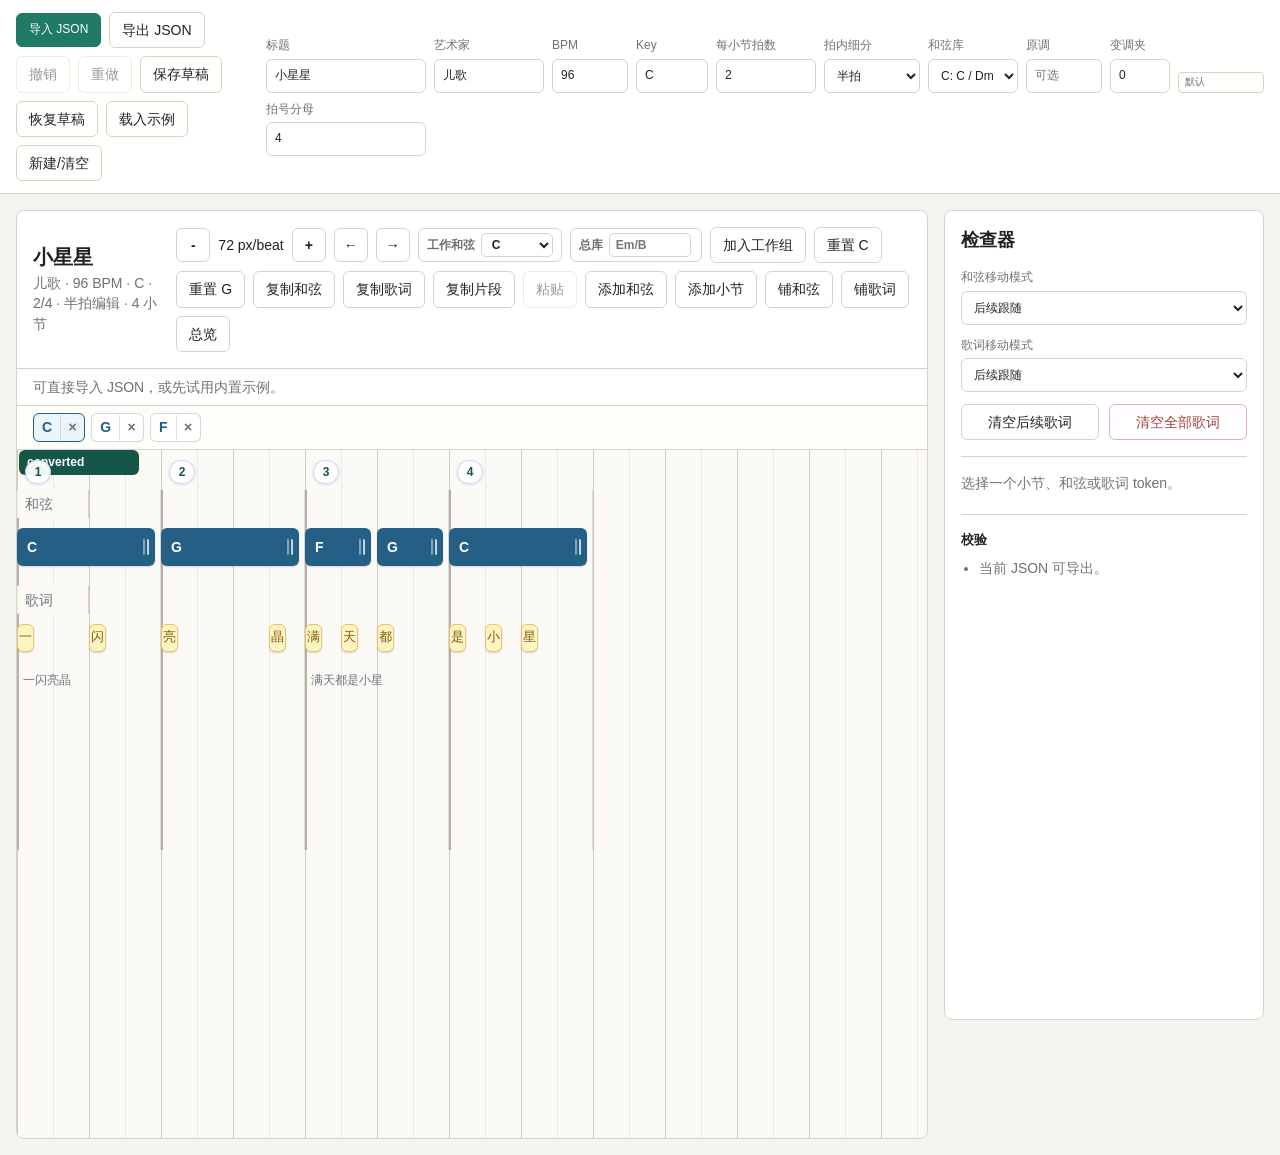
==== editor/index.html @ 8508c034 "add customer chart editor" ====
<!doctype html>
<html lang="zh-CN">
<head>
  <meta charset="utf-8">
  <meta name="viewport" content="width=device-width, initial-scale=1">
  <title>D15 用户曲谱编辑器</title>
  <link rel="stylesheet" href="./style.css">
</head>
<body>
  <header class="topbar">
    <div class="file-actions">
      <label class="button primary">
        导入 JSON
        <input id="fileInput" type="file" accept="application/json,.json">
      </label>
      <button id="exportButton" class="button">导出 JSON</button>
      <button id="undoButton" class="button ghost">撤销</button>
      <button id="redoButton" class="button ghost">重做</button>
      <button id="saveDraftButton" class="button ghost">保存草稿</button>
      <button id="restoreDraftButton" class="button ghost">恢复草稿</button>
      <button id="loadExampleButton" class="button ghost">载入示例</button>
      <button id="newChartButton" class="button ghost">新建/清空</button>
    </div>

    <div class="meta-fields">
      <label>标题<input id="titleInput" type="text"></label>
      <label>艺术家<input id="artistInput" type="text"></label>
      <label>BPM<input id="bpmInput" type="number" min="20" max="260" step="1"></label>
      <label>Key<input id="keyInput" type="text"></label>
      <label>每小节拍数<input id="beatsPerBarInput" type="number" min="1" step="0.5"></label>
      <label>拍内细分
        <select id="gridFractionInput">
          <option value="2">半拍</option>
          <option value="4">四分之一拍</option>
          <option value="8">八分之一拍</option>
        </select>
      </label>
      <label>和弦库<select id="chordBankInput"></select></label>
      <label>原调<input id="originalKeyInput" type="text" placeholder="可选"></label>
      <label>变调夹<input id="capoInput" type="number" min="0" max="12" step="1" value="0"></label>
      <span id="capoSourceTag" class="capo-source-tag"></span>
      <label>拍号分母<input id="beatUnitInput" type="number" min="1" max="16" step="1" value="4"></label>
    </div>
  </header>

  <main class="workspace">
    <section class="timeline-panel">
      <div class="timeline-header">
        <div>
          <h1 id="songHeading">D15 用户曲谱编辑器</h1>
          <p id="chartSummary">新建曲谱、导入 JSON，或直接铺歌词/铺和弦后导出。</p>
        </div>
        <div class="timeline-tools">
          <button id="zoomOutButton" class="icon-button" title="缩小">-</button>
          <span id="zoomLabel">72 px/拍</span>
          <button id="zoomInButton" class="icon-button" title="放大">+</button>
          <button id="prevPageButton" class="icon-button" title="上一页">←</button>
          <button id="nextPageButton" class="icon-button" title="下一页">→</button>
          <label class="compact-tool">工作和弦<select id="quickChordNameInput"></select></label>
          <label class="compact-tool full-chord-tool">总库<input id="paletteChordInput" list="allChordNames" type="text" placeholder="Em/B"></label>
          <datalist id="allChordNames"></datalist>
          <button id="addPaletteChordButton" class="button">加入工作组</button>
          <button id="resetPaletteCButton" class="button ghost">重置 C</button>
          <button id="resetPaletteGButton" class="button ghost">重置 G</button>
          <button id="copyChordsButton" class="button">复制和弦</button>
          <button id="copyLyricsButton" class="button">复制歌词</button>
          <button id="copySegmentButton" class="button">复制片段</button>
          <button id="pasteChordsButton" class="button">粘贴</button>
          <button id="addChordButton" class="button">添加和弦</button>
          <button id="addBarButton" class="button">添加小节</button>
          <button id="chordsBedButton" class="button">铺和弦</button>
          <button id="lyricsBedButton" class="button">铺歌词</button>
          <button id="overviewButton" class="button">总览</button>
        </div>
      </div>

      <div id="messageArea" class="message-area" aria-live="polite"></div>
      <div id="quickChordPalette" class="quick-chord-palette" aria-label="当前歌曲工作和弦组"></div>

      <div class="timeline-scroll">
        <div id="timelineCanvas" class="timeline-canvas"></div>
      </div>
    </section>

    <aside class="inspector">
      <h2>检查器</h2>

      <div class="field-group">
        <label>和弦移动模式
          <select id="chordMoveMode">
            <option value="single">单个</option>
            <option value="follow" selected>后续跟随</option>
          </select>
        </label>
        <label>歌词移动模式
          <select id="lyricMoveMode">
            <option value="single">单个</option>
            <option value="follow" selected>后续跟随</option>
            <option value="bar-follow">本小节跟随</option>
            <option value="bar-compact">本小节紧凑</option>
          </select>
        </label>
        <div class="form-row">
          <button id="clearLyricsFromHereButton" class="button" type="button">清空后续歌词</button>
          <button id="clearAllLyricsButton" class="button danger" type="button">清空全部歌词</button>
        </div>
      </div>

      <div id="selectionPanel" class="selection-panel">
        <p class="empty-state">选择一个和弦或歌词 token。</p>
      </div>

      <div class="validation-box">
        <h3>校验</h3>
        <ul id="validationList"></ul>
      </div>
    </aside>
  </main>

  <div id="importDialog" class="dialog-backdrop" hidden>
    <section class="dialog" role="alertdialog" aria-modal="true" aria-labelledby="importDialogTitle">
      <div class="dialog-header">
        <h2 id="importDialogTitle">导入没有完成</h2>
        <button id="importDialogClose" class="icon-button" title="关闭">×</button>
      </div>
      <p id="importDialogSummary" class="dialog-summary"></p>
      <ul id="importDialogList" class="dialog-list"></ul>
    </section>
  </div>

  <div id="lyricsBedDialog" class="dialog-backdrop" hidden>
    <section class="dialog" role="dialog" aria-modal="true" aria-labelledby="lyricsBedDialogTitle">
      <div class="dialog-header">
        <h2 id="lyricsBedDialogTitle">铺歌词</h2>
        <button id="lyricsBedDialogClose" class="icon-button" title="关闭">×</button>
      </div>
      <p class="dialog-summary">粘贴歌词后，编辑器会按当前拍内细分一个格子放一个 token，从当前小节连续往后铺；已有和弦会保留。</p>
      <label>歌词文本
        <textarea id="lyricsPasteInput" rows="8" placeholder="粘贴完整歌词；换行只作为分隔，不决定小节"></textarea>
      </label>
      <div class="dialog-controls">
        <p class="dialog-note">铺法：按字数连续填满当前细分格，格子不够会自动添加小节。</p>
        <label>处理方式
          <select id="lyricsReplaceInput">
            <option value="replace">替换目标小节歌词</option>
          </select>
        </label>
      </div>
      <div class="dialog-actions">
        <button id="lyricsBedApplyButton" class="button primary">生成歌词</button>
        <button id="lyricsBedCancelButton" class="button">取消</button>
      </div>
    </section>
  </div>

  <div id="chordsBedDialog" class="dialog-backdrop" hidden>
    <section class="dialog" role="dialog" aria-modal="true" aria-labelledby="chordsBedDialogTitle">
      <div class="dialog-header">
        <h2 id="chordsBedDialogTitle">铺和弦</h2>
        <button id="chordsBedDialogClose" class="icon-button" title="关闭">×</button>
      </div>
      <p class="dialog-summary">按“和弦,拍数;”连续输入，编辑器会从当前选中位置或当前小节开始顺序铺入；已有歌词会保留。</p>
      <label>和弦序列
        <textarea id="chordsSequenceInput" rows="8" placeholder="C,4; G,4; Am,2; F,2"></textarea>
      </label>
      <div class="dialog-controls">
        <p class="dialog-note">拍数支持小数；如果跨小节，会自动拆到后续小节。</p>
      </div>
      <div class="dialog-actions">
        <button id="chordsBedApplyButton" class="button primary">生成和弦</button>
        <button id="chordsBedCancelButton" class="button">取消</button>
      </div>
    </section>
  </div>

  <div id="overviewDialog" class="dialog-backdrop" hidden>
    <section class="dialog overview-dialog" role="dialog" aria-modal="true" aria-labelledby="overviewDialogTitle">
      <div class="dialog-header">
        <div>
          <h2 id="overviewDialogTitle">谱面总览</h2>
          <p id="overviewSummary" class="dialog-summary"></p>
        </div>
        <button id="overviewDialogClose" class="icon-button" title="关闭">×</button>
      </div>
      <div class="overview-tabs" role="tablist" aria-label="总览模式">
        <button class="active" type="button" data-overview-mode="bars">小节总览</button>
        <button type="button" data-overview-mode="lines">换行预览</button>
      </div>
      <div class="overview-line-controls">
        <label>换行规则
          <select id="overviewLineRuleInput">
            <option value="auto">按 displayLines</option>
            <option value="2">每 2 小节一行</option>
            <option value="4">每 4 小节一行</option>
            <option value="6">每 6 小节一行</option>
            <option value="8">每 8 小节一行</option>
          </select>
        </label>
        <button id="applyOverviewLineRuleButton" class="button" type="button">应用换行</button>
      </div>
      <div id="overviewContent" class="overview-content"></div>
    </section>
  </div>

  <script src="./chord-library.js"></script>
  <script src="./chord-symbol.js"></script>
  <script src="./app.js"></script>
</body>
</html>
---- editor/style.css ----
:root {
  color-scheme: light;
  --bg: #f5f3ee;
  --panel: #ffffff;
  --ink: #202124;
  --muted: #6d7178;
  --line: #d8d3ca;
  --strong-line: #b9b1a5;
  --accent: #1f7a66;
  --accent-dark: #145747;
  --accent-soft: #dff1eb;
  --chord: #255f85;
  --chord-bad: #a4483c;
  --lyric: #7c5a18;
  --warning: #a15c00;
  --danger: #a43d3d;
  --beat-width: 72px;
}

* {
  box-sizing: border-box;
}

body {
  margin: 0;
  min-height: 100vh;
  background: var(--bg);
  color: var(--ink);
  font: 14px/1.45 -apple-system, BlinkMacSystemFont, "Segoe UI", sans-serif;
}

button,
input,
select,
textarea {
  font: inherit;
}

.topbar {
  position: sticky;
  top: 0;
  z-index: 20;
  display: grid;
  grid-template-columns: auto 1fr;
  gap: 16px;
  align-items: center;
  padding: 12px 16px;
  border-bottom: 1px solid var(--line);
  background: rgba(255, 255, 255, 0.94);
  backdrop-filter: blur(12px);
}

.file-actions,
.timeline-tools {
  display: flex;
  align-items: center;
  gap: 8px;
  flex-wrap: wrap;
}

.button,
.icon-button {
  border: 1px solid var(--line);
  background: #fff;
  color: var(--ink);
  border-radius: 6px;
  min-height: 34px;
  padding: 7px 12px;
  cursor: pointer;
}

.button:hover,
.icon-button:hover {
  border-color: var(--accent);
}

.button:disabled,
.icon-button:disabled {
  cursor: not-allowed;
  opacity: 0.45;
}

.button.primary {
  background: var(--accent);
  color: #fff;
  border-color: var(--accent);
}

.button.ghost {
  background: transparent;
}

.button.danger {
  color: var(--danger);
  border-color: #e0b3b3;
}

.compact-tool {
  display: flex;
  align-items: center;
  gap: 6px;
  min-height: 34px;
  padding: 4px 8px;
  border: 1px solid var(--line);
  border-radius: 6px;
  background: #fff;
  color: var(--muted);
  font-size: 12px;
  font-weight: 700;
}

.compact-tool select {
  width: 72px;
  min-height: 24px;
  padding: 2px 6px;
  border-radius: 5px;
}

.compact-tool input {
  width: 82px;
  min-height: 24px;
  padding: 2px 6px;
  border-radius: 5px;
}

.full-chord-tool {
  min-width: 132px;
}

.icon-button {
  width: 34px;
  padding: 0;
  font-weight: 700;
}

input[type="file"] {
  display: none;
}

.meta-fields {
  display: grid;
  grid-template-columns: minmax(160px, 1.5fr) minmax(110px, 1fr) 76px 72px 100px 96px 90px 76px 60px 86px;
  gap: 8px;
  align-items: end;
}

.capo-source-tag {
  font-size: 10px;
  color: var(--muted);
  padding: 2px 6px;
  border: 1px solid var(--line);
  border-radius: 4px;
  min-height: 20px;
  display: inline-flex;
  align-items: center;
  white-space: nowrap;
}

label {
  display: grid;
  gap: 4px;
  color: var(--muted);
  font-size: 12px;
}

input,
select,
textarea {
  width: 100%;
  min-height: 34px;
  border: 1px solid var(--line);
  border-radius: 6px;
  background: #fff;
  color: var(--ink);
  padding: 6px 8px;
}

input:focus,
select:focus,
textarea:focus {
  border-color: var(--accent);
  outline: 2px solid var(--accent-soft);
}

textarea {
  resize: vertical;
  min-height: 160px;
  line-height: 1.5;
}

.workspace {
  display: grid;
  grid-template-columns: minmax(0, 1fr) 320px;
  gap: 16px;
  padding: 16px;
}

.timeline-panel,
.inspector {
  min-width: 0;
  border: 1px solid var(--line);
  border-radius: 8px;
  background: var(--panel);
}

.timeline-panel {
  overflow: hidden;
}

.timeline-header {
  display: flex;
  justify-content: space-between;
  gap: 16px;
  align-items: center;
  padding: 16px;
  border-bottom: 1px solid var(--line);
}

h1,
h2,
h3,
p {
  margin: 0;
}

h1 {
  font-size: 20px;
  line-height: 1.2;
}

h2 {
  font-size: 18px;
  margin-bottom: 16px;
}

h3 {
  font-size: 13px;
  margin-bottom: 8px;
}

#chartSummary {
  margin-top: 4px;
  color: var(--muted);
}

.message-area {
  min-height: 34px;
  padding: 8px 16px;
  border-bottom: 1px solid var(--line);
  color: var(--muted);
}

.message-area.warning {
  color: var(--warning);
  background: #fff7e8;
}

.message-area.error {
  color: var(--danger);
  background: #fff0f0;
}

.message-area.notice {
  color: var(--accent-dark);
  background: var(--accent-soft);
}

.quick-chord-palette {
  display: flex;
  gap: 6px;
  align-items: center;
  flex-wrap: wrap;
  min-height: 38px;
  padding: 7px 16px;
  border-bottom: 1px solid var(--line);
  background: #fffdf8;
}

.quick-chord-chip {
  display: inline-flex;
  align-items: center;
  overflow: hidden;
  border: 1px solid rgba(37, 95, 133, 0.24);
  border-radius: 6px;
  background: #fff;
}

.quick-chord-chip.active {
  border-color: var(--chord);
  background: #e9f4fb;
}

.quick-chord-chip-name,
.quick-chord-chip-remove {
  min-height: 26px;
  border: 0;
  background: transparent;
  color: var(--chord);
  cursor: pointer;
}

.quick-chord-chip-name {
  padding: 3px 8px;
  font-weight: 800;
}

.quick-chord-chip-remove {
  width: 24px;
  border-left: 1px solid rgba(37, 95, 133, 0.18);
  color: var(--muted);
  font-weight: 900;
}

.quick-chord-chip-remove:hover {
  color: var(--danger);
  background: #fff0f0;
}

.quick-chord-chip-remove:disabled {
  cursor: not-allowed;
  opacity: 0.4;
}

.download-link {
  color: var(--accent-dark);
  font-weight: 700;
  text-decoration: none;
}

.download-link:hover {
  text-decoration: underline;
}

.timeline-scroll {
  overflow: auto;
  height: calc(100vh - 212px);
  background:
    linear-gradient(90deg, rgba(216, 211, 202, 0.45) 1px, transparent 1px) 0 0 / var(--grid-width) 100%,
    linear-gradient(90deg, rgba(185, 177, 165, 0.8) 1px, transparent 1px) 0 0 / var(--beat-width) 100%,
    #fbfaf7;
}

.timeline-canvas {
  position: relative;
  min-height: 520px;
  padding-top: 40px;
  cursor: grab;
}

.timeline-canvas.panning {
  cursor: grabbing;
}

.bar {
  position: absolute;
  top: 40px;
  height: 360px;
  border-left: 2px solid var(--strong-line);
  border-right: 1px solid rgba(185, 177, 165, 0.4);
  cursor: pointer;
}

.bar.active {
  background: rgba(47, 99, 160, 0.08);
  box-shadow: inset 0 0 0 2px rgba(47, 99, 160, 0.32);
}

.bar.range-selected {
  background: rgba(244, 182, 63, 0.12);
  box-shadow: inset 0 0 0 3px rgba(244, 182, 63, 0.42);
}

.bar-label {
  position: absolute;
  top: -30px;
  left: 6px;
  z-index: 7;
  min-width: 26px;
  padding: 3px 7px;
  border: 1px solid rgba(47, 99, 160, 0.24);
  border-radius: 999px;
  background: rgba(255, 255, 255, 0.94);
  color: var(--accent-dark);
  font-size: 12px;
  font-weight: 800;
  line-height: 16px;
  text-align: center;
  white-space: nowrap;
  cursor: pointer;
  box-shadow: 0 1px 3px rgba(24, 42, 58, 0.12);
}

.bar:hover .bar-label,
.bar.active .bar-label,
.bar.range-selected .bar-label {
  border-color: var(--accent);
  background: #fff7e8;
  color: var(--accent-dark);
}

.bar.range-selected .bar-label {
  box-shadow: 0 0 0 3px rgba(244, 182, 63, 0.2), 0 1px 3px rgba(24, 42, 58, 0.12);
}

.bar-actions {
  position: absolute;
  top: -32px;
  right: 6px;
  display: flex;
  gap: 4px;
  z-index: 4;
  opacity: 0;
  transition: opacity 0.12s ease;
}

.bar:hover .bar-actions {
  opacity: 1;
}

.bar-actions button {
  width: 26px;
  height: 24px;
  border: 1px solid rgba(138, 112, 74, 0.28);
  border-radius: 6px;
  background: rgba(255, 255, 255, 0.92);
  color: var(--accent-dark);
  font-size: 11px;
  font-weight: 800;
  cursor: pointer;
}

.bar-actions button:hover {
  border-color: var(--accent);
  background: #fff7e8;
}

.chord-add-row {
  position: absolute;
  top: 18px;
  left: 0;
  right: 0;
  height: 22px;
  z-index: 3;
  opacity: 0;
  transition: opacity 0.12s ease;
}

.bar:hover .chord-add-row,
.bar.active .chord-add-row {
  opacity: 1;
}

.chord-add-button {
  position: absolute;
  width: 18px;
  height: 18px;
  transform: translateX(-50%);
  border: 1px solid rgba(37, 95, 133, 0.35);
  border-radius: 50%;
  background: rgba(255, 255, 255, 0.94);
  color: var(--chord);
  font-size: 12px;
  font-weight: 900;
  line-height: 16px;
  cursor: pointer;
  box-shadow: 0 1px 2px rgba(0, 0, 0, 0.12);
}

.chord-add-button:hover {
  background: #e9f4fb;
  border-color: var(--chord);
}

.section-label {
  position: absolute;
  top: -40px;
  left: 0;
  z-index: 3;
  min-width: 120px;
  padding: 4px 8px;
  background: var(--accent-dark);
  color: #fff;
  border-radius: 6px;
  font-size: 12px;
  font-weight: 700;
}

.lane-title {
  position: sticky;
  left: 0;
  z-index: 2;
  width: 72px;
  padding: 4px 8px;
  color: var(--muted);
  background: rgba(251, 250, 247, 0.9);
  border-right: 1px solid var(--line);
}

.chord-lane-title {
  top: 18px;
}

.lyric-lane-title {
  top: 136px;
}

.chord-block,
.lyric-token {
  position: absolute;
  display: flex;
  align-items: center;
  border-radius: 6px;
  cursor: grab;
  user-select: none;
  white-space: nowrap;
  box-shadow: 0 1px 2px rgba(0, 0, 0, 0.14);
}

.chord-block {
  top: 78px;
  height: 38px;
  min-width: 32px;
  padding: 0 16px 0 10px;
  background: var(--chord);
  color: #fff;
  font-weight: 700;
}

.chord-block.unsupported {
  background: var(--chord-bad);
}

.chord-block.selected {
  outline: 3px solid #f4b63f;
  box-shadow: 0 0 0 3px rgba(244, 182, 63, 0.28), 0 3px 8px rgba(0, 0, 0, 0.16);
  z-index: 11;
}

.chord-block.range-selected {
  outline: 3px solid #f4b63f;
  box-shadow: 0 0 0 3px rgba(244, 182, 63, 0.45), 0 0 0 7px rgba(244, 182, 63, 0.16), 0 3px 8px rgba(0, 0, 0, 0.16);
  filter: brightness(1.08);
  z-index: 12;
}

.chord-block.resizing {
  cursor: ew-resize;
}

.chord-block.editing {
  cursor: text;
}

.chord-block-label {
  pointer-events: none;
}

.chord-block.editing .chord-block-label {
  pointer-events: auto;
  width: 100%;
}

.chord-inline-input {
  width: 100%;
  min-width: 44px;
  height: 26px;
  border: 1px solid rgba(255, 255, 255, 0.65);
  border-radius: 5px;
  background: rgba(255, 255, 255, 0.96);
  color: var(--ink);
  font: inherit;
  font-size: 14px;
  font-weight: 800;
  padding: 0 5px;
}

.chord-resize-handle {
  position: absolute;
  top: 4px;
  right: 3px;
  width: 10px;
  height: 30px;
  border-radius: 4px;
  cursor: ew-resize;
}

.chord-resize-handle::after {
  content: "";
  position: absolute;
  top: 7px;
  right: 3px;
  width: 2px;
  height: 16px;
  border-radius: 2px;
  background: rgba(255, 255, 255, 0.72);
  box-shadow: -4px 0 0 rgba(255, 255, 255, 0.42);
}

.lyric-token {
  top: 174px;
  justify-content: center;
  min-width: 18px;
  height: 28px;
  padding: 0 4px;
  border: 1px solid #e4c56f;
  background: #fff3bf;
  color: var(--lyric);
  font-size: 13px;
  z-index: 5;
}

.lyric-token.single-glyph {
  box-sizing: border-box;
  width: 17px;
  min-width: 17px;
  padding-inline: 0;
}

.lyric-token.visually-shifted::before {
  content: "";
  position: absolute;
  left: var(--lyric-anchor-offset);
  top: -5px;
  width: 1px;
  height: 5px;
  background: #b69135;
  opacity: 0.7;
}

.lyric-token:hover,
.lyric-token.selected,
.lyric-token.quick-chord-anchor,
.lyric-token.range-selected {
  z-index: 10;
}

.lyric-token.range-selected {
  outline: 3px solid #f4b63f;
  box-shadow: 0 0 0 3px rgba(244, 182, 63, 0.38), 0 0 0 7px rgba(244, 182, 63, 0.14), 0 3px 8px rgba(0, 0, 0, 0.16);
  background: #ffe08a;
}

.lyric-token-text {
  pointer-events: none;
}

.lyric-quick-chord {
  position: fixed;
  z-index: 80;
  display: flex;
  align-items: center;
  gap: 4px;
  padding: 4px;
  border: 1px solid var(--line);
  border-radius: 6px;
  background: #fff;
  box-shadow: 0 6px 16px rgba(0, 0, 0, 0.16);
  cursor: default;
}

.lane-quick-chord {
  position: fixed;
  z-index: 80;
  display: flex;
  align-items: center;
  gap: 4px;
  padding: 4px;
  border: 1px solid var(--line);
  border-radius: 6px;
  background: #fff;
  box-shadow: 0 6px 16px rgba(0, 0, 0, 0.16);
  cursor: default;
}

.lane-quick-chord[hidden] {
  display: none;
}

.lane-quick-chord select {
  width: 74px;
  min-height: 28px;
  padding: 3px 6px;
  font-size: 12px;
}

.lane-quick-chord button {
  width: 28px;
  height: 28px;
  border: 1px solid var(--accent);
  border-radius: 6px;
  background: var(--accent);
  color: #fff;
  font-weight: 800;
  cursor: pointer;
}

.lyric-quick-chord[hidden] {
  display: none;
}

.lyric-quick-chord select {
  width: 74px;
  min-height: 28px;
  padding: 3px 6px;
  font-size: 12px;
}

.lyric-quick-chord button {
  width: 28px;
  height: 28px;
  border: 1px solid var(--accent);
  border-radius: 6px;
  background: var(--accent);
  color: #fff;
  font-weight: 800;
  cursor: pointer;
}

.chord-edit-popover {
  position: fixed;
  z-index: 80;
  display: flex;
  align-items: center;
  padding: 5px;
  border: 1px solid var(--line);
  border-radius: 6px;
  background: #fff;
  box-shadow: 0 6px 16px rgba(0, 0, 0, 0.16);
  cursor: default;
}

.chord-edit-popover[hidden] {
  display: none;
}

.chord-edit-popover select {
  width: 86px;
  min-height: 30px;
  padding: 3px 6px;
  font-size: 12px;
}

.line-text {
  position: absolute;
  top: 222px;
  height: 24px;
  color: var(--muted);
  font-size: 12px;
  overflow: hidden;
  text-overflow: ellipsis;
  white-space: nowrap;
  pointer-events: none;
}

.selected {
  outline: 3px solid var(--accent-soft);
  box-shadow: 0 0 0 2px var(--accent), 0 3px 8px rgba(0, 0, 0, 0.16);
}

.dragging {
  cursor: grabbing;
  opacity: 0.86;
}

.inspector {
  padding: 16px;
  position: sticky;
  top: 74px;
  height: calc(100vh - 90px);
  overflow: auto;
}

.field-group,
.selection-panel {
  display: grid;
  gap: 12px;
}

.selection-panel {
  margin-top: 16px;
  padding-top: 16px;
  border-top: 1px solid var(--line);
}

.form-row {
  display: grid;
  grid-template-columns: 1fr 1fr;
  gap: 10px;
}

.empty-state {
  color: var(--muted);
}

.position-hint {
  color: var(--muted);
  font-size: 12px;
}

.dialog-backdrop {
  position: fixed;
  inset: 0;
  z-index: 50;
  display: grid;
  place-items: center;
  padding: 24px;
  background: rgba(32, 33, 36, 0.28);
}

.dialog-backdrop[hidden] {
  display: none;
}

.dialog {
  width: min(560px, 100%);
  max-height: min(620px, calc(100vh - 48px));
  overflow: auto;
  border: 1px solid var(--line);
  border-radius: 8px;
  background: #fff;
  box-shadow: 0 18px 50px rgba(0, 0, 0, 0.24);
  padding: 16px;
}

.overview-dialog {
  width: min(1120px, 100%);
  max-height: calc(100vh - 40px);
}

.dialog-header {
  display: flex;
  align-items: center;
  justify-content: space-between;
  gap: 12px;
  margin-bottom: 10px;
}

.dialog-header h2 {
  margin: 0;
}

.dialog-summary {
  color: var(--muted);
  margin-bottom: 12px;
}

.import-steps {
  margin: 0 0 16px;
  padding-left: 22px;
  color: var(--muted);
}

.import-steps li + li {
  margin-top: 5px;
}

.left-actions {
  justify-content: flex-start;
  margin: 8px 0 16px;
}

.review-grid {
  display: grid;
  grid-template-columns: 64px minmax(0, 1fr);
  gap: 6px 10px;
  margin: 0;
}

.review-grid dt {
  color: var(--muted);
  font-weight: 700;
}

.review-grid dd {
  margin: 0;
  overflow-wrap: anywhere;
}

.review-error {
  color: var(--danger);
}

.manual-import-details {
  margin-top: 12px;
  padding: 10px 12px;
  border: 1px solid var(--line);
  border-radius: 7px;
  background: #fff;
}

.manual-import-details summary {
  cursor: pointer;
  color: var(--muted);
  font-weight: 700;
}

.manual-import-details .import-steps {
  margin-top: 10px;
}

.dialog-list {
  display: grid;
  gap: 8px;
  margin: 0;
  padding-left: 20px;
  color: var(--ink);
}

.overview-content {
  display: grid;
  gap: 12px;
}

.overview-error {
  border: 1px solid #f0b4a8;
  border-radius: 6px;
  background: #fff4f1;
  color: #8c2f20;
  padding: 12px;
  font-weight: 700;
}

.overview-tabs {
  display: flex;
  gap: 6px;
  margin-bottom: 12px;
  border-bottom: 1px solid var(--line);
  padding-bottom: 10px;
}

.overview-tabs button {
  min-height: 30px;
  border: 1px solid var(--line);
  border-radius: 6px;
  background: #fff;
  color: var(--muted);
  padding: 5px 10px;
  cursor: pointer;
}

.overview-tabs button.active {
  border-color: var(--accent);
  background: var(--accent-soft);
  color: var(--accent-dark);
  font-weight: 700;
}

.overview-line-controls {
  display: flex;
  align-items: end;
  gap: 8px;
  margin: -4px 0 12px;
}

.overview-line-controls label {
  width: 180px;
}

.overview-line-controls button:disabled,
.overview-line-controls select:disabled {
  opacity: 0.5;
  cursor: not-allowed;
}

.overview-row {
  display: grid;
  grid-template-columns: repeat(4, minmax(160px, 1fr));
  gap: 10px;
}

.overview-bar {
  position: relative;
  display: grid;
  grid-template-rows: 16px 30px 36px;
  gap: 3px;
  min-height: 94px;
  border: 1px solid var(--line);
  border-radius: 6px;
  background: #fffdf8;
  color: var(--ink);
  padding: 8px;
  text-align: left;
  cursor: pointer;
}

.overview-bar:hover {
  border-color: var(--accent);
  background: #f7fffb;
}

.overview-bar-number {
  color: var(--muted);
  font-size: 11px;
  line-height: 1;
}

.overview-chords,
.overview-lyrics {
  position: relative;
  border-top: 1px solid rgba(216, 211, 202, 0.7);
  overflow: hidden;
}

.overview-chords span,
.overview-lyrics span {
  position: absolute;
  top: 5px;
  white-space: nowrap;
}

.overview-chords span {
  color: var(--chord);
  font-weight: 800;
  font-size: 14px;
}

.overview-lyrics span {
  color: var(--lyric);
  font-size: 15px;
  cursor: grab;
}

.overview-lyrics span.overview-dragging {
  opacity: 0.45;
  cursor: grabbing;
}

.overview-line-text {
  display: grid;
  grid-template-columns: 64px minmax(0, 1fr);
  gap: 12px;
  align-items: center;
  min-height: 42px;
  border: 1px solid var(--line);
  border-radius: 6px;
  background: #fffdf8;
  color: var(--ink);
  padding: 8px 10px;
  text-align: left;
  cursor: pointer;
}

.overview-line-text:hover {
  border-color: var(--accent);
  background: #f7fffb;
}

.overview-line-range {
  color: var(--muted);
  font-size: 12px;
  font-weight: 800;
}

.overview-line-title {
  color: var(--ink);
  font-size: 16px;
  font-weight: 800;
  overflow: hidden;
  text-overflow: ellipsis;
  white-space: nowrap;
}

.dialog-controls {
  display: grid;
  gap: 10px;
  margin-top: 12px;
}

.dialog-note {
  color: var(--muted);
  font-size: 12px;
}

.dialog-actions {
  display: flex;
  flex-wrap: wrap;
  justify-content: flex-end;
  gap: 8px;
  margin-top: 14px;
}

.source-registry-dialog {
  width: min(1040px, calc(100vw - 32px));
}

.source-registry-table-wrap {
  max-height: 55vh;
  margin-top: 16px;
  overflow: auto;
  border: 1px solid var(--line);
  border-radius: 10px;
}

.source-registry-table {
  width: 100%;
  border-collapse: collapse;
  font-size: 13px;
}

.source-registry-table th,
.source-registry-table td {
  padding: 9px 10px;
  border-bottom: 1px solid var(--line);
  text-align: left;
  vertical-align: top;
  white-space: nowrap;
}

.source-registry-table th {
  position: sticky;
  top: 0;
  background: var(--panel);
}

.validation-box {
  margin-top: 20px;
  padding-top: 16px;
  border-top: 1px solid var(--line);
}

#validationList {
  display: grid;
  gap: 6px;
  margin: 0;
  padding-left: 18px;
  color: var(--muted);
}

#validationList .bad {
  color: var(--danger);
}

#validationList .warn {
  color: var(--warning);
}

@media (max-width: 980px) {
  .topbar,
  .workspace {
    grid-template-columns: 1fr;
  }

  .meta-fields {
    grid-template-columns: repeat(2, minmax(0, 1fr));
  }

  .inspector {
    position: static;
    height: auto;
  }

  .overview-row {
    grid-template-columns: repeat(2, minmax(0, 1fr));
  }

  .overview-line-text {
    grid-template-columns: 1fr;
  }
}
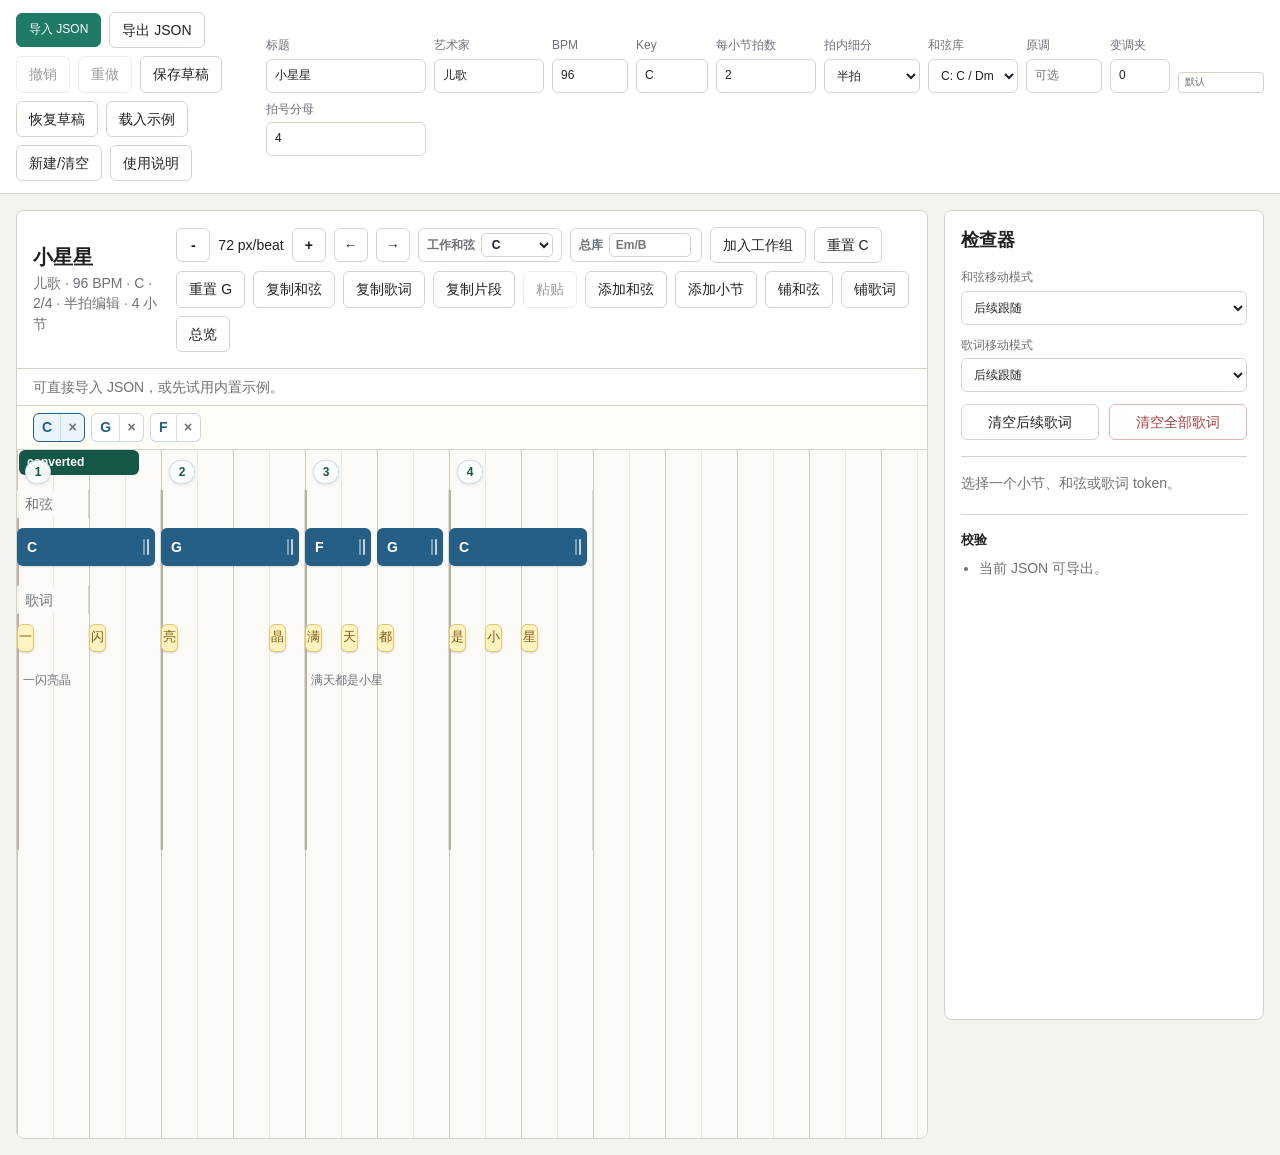
==== commit b4c83a74: "add editor help dialog" ====
--- a/editor/index.html
+++ b/editor/index.html
@@ -20,6 +20,7 @@
       <button id="restoreDraftButton" class="button ghost">恢复草稿</button>
       <button id="loadExampleButton" class="button ghost">载入示例</button>
       <button id="newChartButton" class="button ghost">新建/清空</button>
+      <button id="helpButton" class="button ghost">使用说明</button>
     </div>
 
     <div class="meta-fields">
@@ -128,6 +129,46 @@
     </section>
   </div>
 
+  <div id="helpDialog" class="dialog-backdrop" hidden>
+    <section class="dialog help-dialog" role="dialog" aria-modal="true" aria-labelledby="helpDialogTitle">
+      <div class="dialog-header">
+        <h2 id="helpDialogTitle">D15 曲谱编辑器使用说明</h2>
+        <button id="helpDialogClose" class="icon-button" title="关闭">×</button>
+      </div>
+      <p class="dialog-summary">这个页面用于自己制作或修改 D15 曲谱。编辑完成后点击“导出 JSON”，把导出的文件交给 D15 App 使用。</p>
+
+      <h3>最简单流程</h3>
+      <ol class="help-list">
+        <li>点击“新建/清空”，填写标题、艺术家、BPM、Key、拍号。</li>
+        <li>点击“铺歌词”，粘贴歌词，生成后再微调每个字的位置。</li>
+        <li>点击“铺和弦”，按顺序输入和弦和拍数。</li>
+        <li>在时间线上拖动和弦或歌词，修正对齐。</li>
+        <li>点击“保存草稿”临时保存；最终一定要点击“导出 JSON”。</li>
+      </ol>
+
+      <h3>铺和弦格式</h3>
+      <p class="dialog-note">一条和弦写成“和弦,拍数”，多条之间用分号或换行隔开。例如：</p>
+      <pre class="help-code">C,4; G,4; Am,2; F,2
+Em,4
+D/F#,2; G,2</pre>
+
+      <h3>常用操作</h3>
+      <ul class="help-list">
+        <li>点时间线里的“+”可以在指定位置添加当前工作和弦。</li>
+        <li>选中和弦后，可在右侧检查器里改名称、位置和时值。</li>
+        <li>“工作和弦”和“加入工作组”用于把常用和弦放到快捷区。</li>
+        <li>“总览”可以快速检查小节、换行和整首歌结构。</li>
+      </ul>
+
+      <h3>保存说明</h3>
+      <ul class="help-list">
+        <li>“保存草稿”只保存在当前浏览器本地，不会上传服务器。</li>
+        <li>换电脑、换浏览器、清缓存后，本地草稿可能消失。</li>
+        <li>真正要交付或备份时，请使用“导出 JSON”。</li>
+      </ul>
+    </section>
+  </div>
+
   <div id="lyricsBedDialog" class="dialog-backdrop" hidden>
     <section class="dialog" role="dialog" aria-modal="true" aria-labelledby="lyricsBedDialogTitle">
       <div class="dialog-header">
--- a/editor/style.css
+++ b/editor/style.css
@@ -827,6 +827,10 @@
   max-height: calc(100vh - 40px);
 }
 
+.help-dialog {
+  width: min(720px, 100%);
+}
+
 .dialog-header {
   display: flex;
   align-items: center;
@@ -842,6 +846,27 @@
 .dialog-summary {
   color: var(--muted);
   margin-bottom: 12px;
+}
+
+.help-list {
+  color: var(--text);
+  margin: 8px 0 16px;
+  padding-left: 22px;
+}
+
+.help-list li + li {
+  margin-top: 6px;
+}
+
+.help-code {
+  margin: 8px 0 16px;
+  padding: 12px;
+  overflow: auto;
+  border: 1px solid var(--line);
+  border-radius: 8px;
+  background: #f8f5ef;
+  font-size: 13px;
+  line-height: 1.5;
 }
 
 .import-steps {
